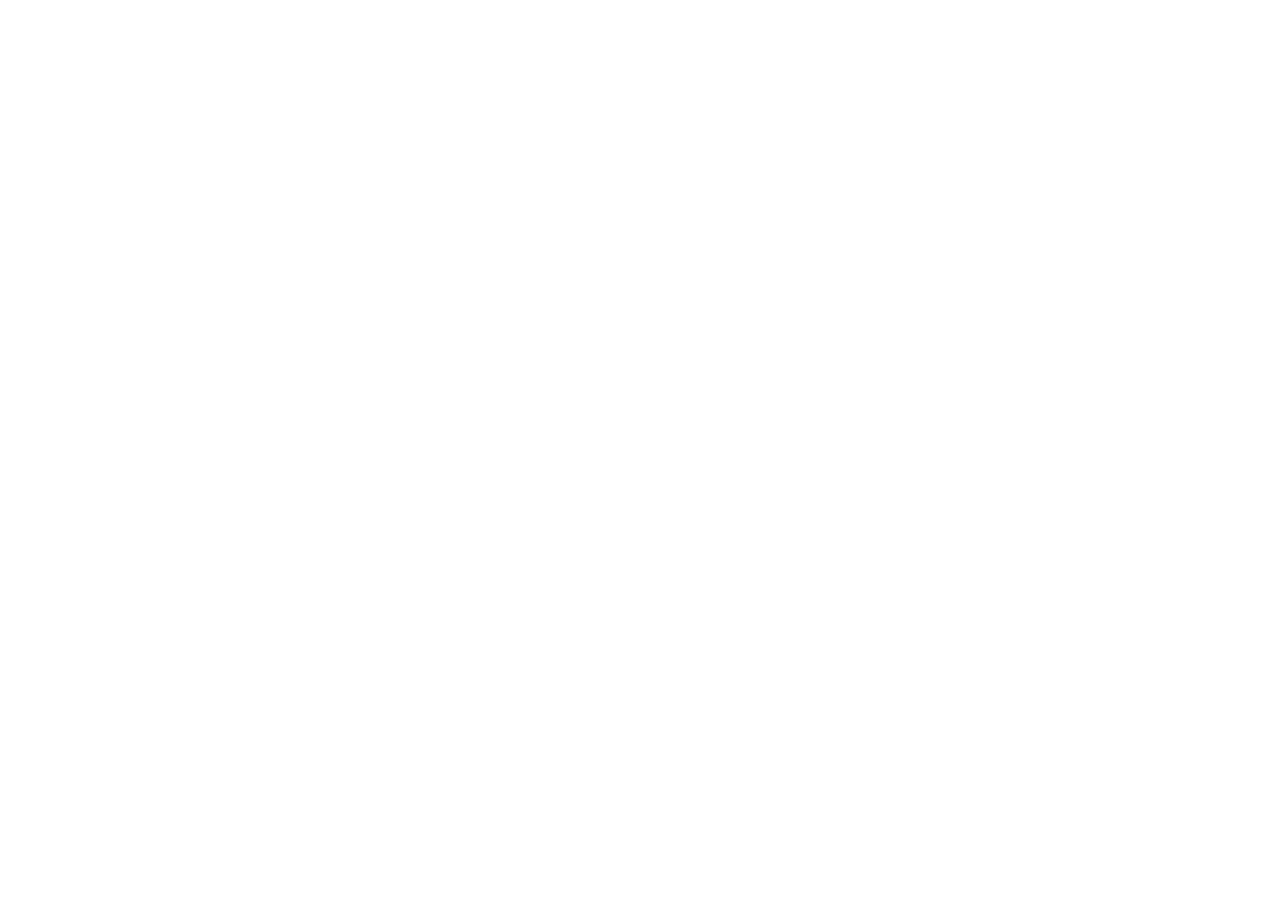
==== game.html @ 9de67aac "initial commit" ====
<!DOCTYPE html>
<html lang="en">
<head>
    <meta charset="UTF-8">
    <meta name="viewport" content="width=device-width, initial-scale=1.0">
    <title>Tic-Tac-Toe</title>
</head>
<body>
    <div class="container"></div>
    
</body>
</html>
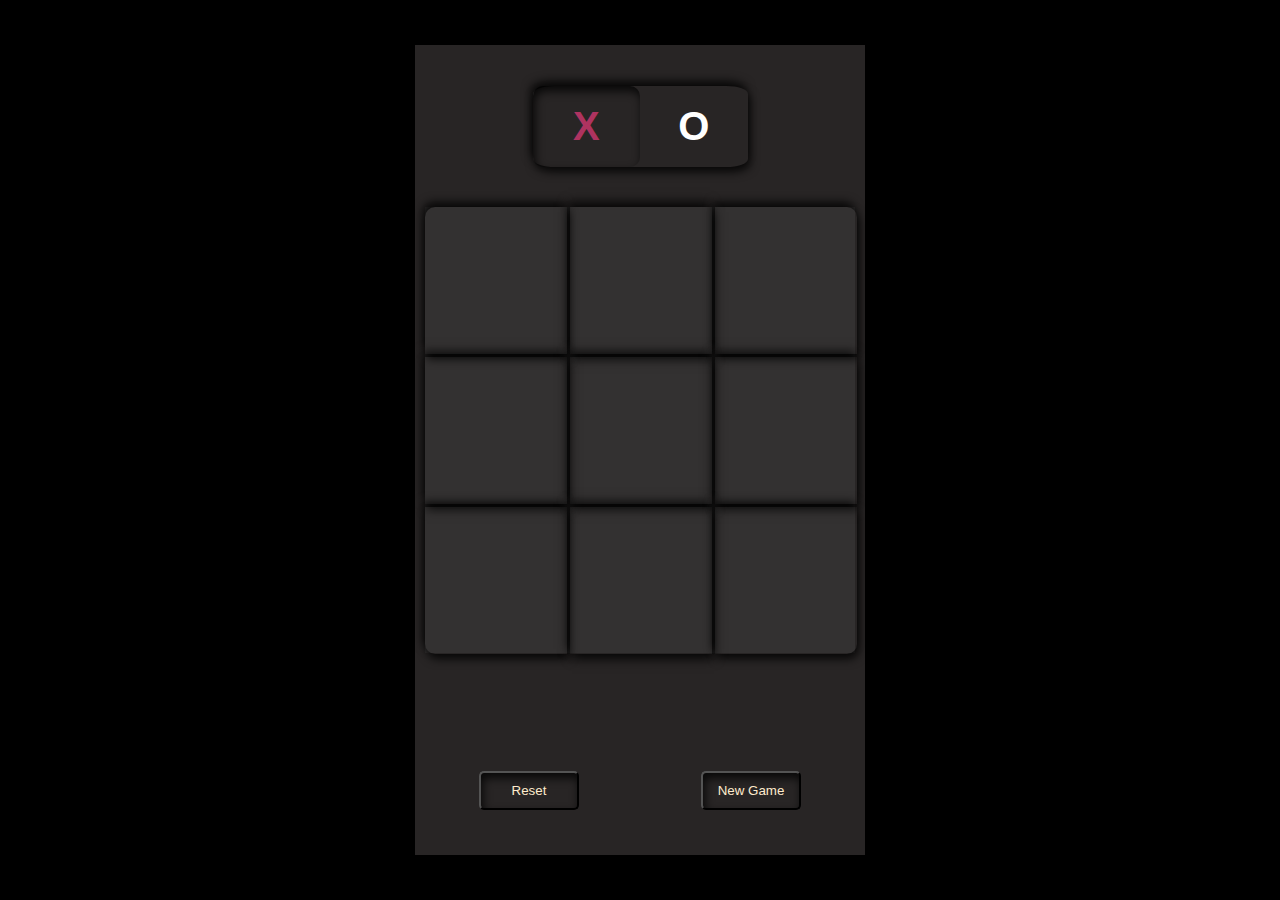
==== commit a9d91bd8: "initial commit" ====
--- a/game.html
+++ b/game.html
@@ -1,4 +1,4 @@
-<!DOCTYPE html>
+<!-- <!DOCTYPE html>
 <html lang="en">
 <head>
     <meta charset="UTF-8">
@@ -9,4 +9,43 @@
     <div class="container"></div>
     
 </body>
+</html> -->
+<!DOCTYPE html>
+<html lang="en">
+<head>
+    <meta charset="UTF-8">
+    <meta name="viewport" content="width=device-width, initial-scale=1.0">
+    <title>Tic-Tac-Toe </title>
+    <link rel="stylesheet" href="style.css">
+</head>
+<body>
+    <div class="container">
+        <div class="turn">
+            <div class="choose">
+                <div class="x bs">X</div>
+                <div class="o">O</div>
+            </div>
+        </div>
+        <div class="game">
+            <div class="box hover box1"></div>
+            <div class="box hover"></div>
+            <div class="box hover box2"></div>
+            <div class="box hover"></div>
+            <div class="box hover"></div>
+            <div class="box hover"></div>
+            <div class="box hover box3"></div>
+            <div class="box hover"></div>
+            <div class="box hover box4"></div>
+
+        </div>
+        <div class="msg hide" >
+            winner
+            <span id="winner"></span>
+            
+        </div>
+        <button id="reset" class="btn">Reset</button>
+            <button id="ng" class="btn">New Game</button>
+    </div>
+    <script  src="script.js"></script>
+</body>
 </html>--- a/style.css
+++ b/style.css
@@ -0,0 +1,183 @@
+* {
+    margin: 0;
+    padding: 0;
+    box-sizing: border-box;
+    scroll-behavior: smooth;
+    font-family: 'Gill Sans', 'Gill Sans MT', Calibri, 'Trebuchet MS', sans-serif;
+
+}
+body{
+    width: 100vw;
+    height: 100vh;
+    background: #000;
+    display: flex;
+    align-items: center;
+    text-align: center;
+    justify-content: center;
+}
+.container{
+    width: 80vw;
+    height: 90vh;
+    max-width: 450px;
+    background: #282525;
+    padding: 0px 10px ;
+    position: relative;
+}
+.turn{
+    width: 100%;
+    height: 20%;
+    display: flex;
+    align-items: center;
+    justify-content: center;
+
+}
+.bs{
+    box-shadow:inset 2px 5px 10px rgba(0,0,0,0.8);
+
+}
+.choose{
+    display: flex;
+    width: 50%;
+    height: 50%;
+    background: transparent;
+    box-shadow: 2px 5px 10px rgba(0,0,0,0.8),-2px -5px 10px rgba(0,0,0,0.8);
+    border-radius: 10%;
+}
+.x,.o{
+    display: flex;
+    align-items: center;
+    justify-content: center;
+    text-align: center;
+    height: 100%;
+    width: 50%;
+    font-size: 40px;
+    font-weight: 700;
+    border-radius: 10px;
+}
+.box1{
+    border-radius: 10px 0px 0px  0px;
+}
+.box2{
+    border-radius: 0px 10px 0px  0px;
+}
+.box3{
+    border-radius: 0px 0px 0px  10px;
+}
+.box4{
+    border-radius: 0px 0px 10px  0px;
+}
+.game{
+    width: 100%;
+    height: 55%;
+    background: #333131;
+    display: grid;
+    grid-template-columns: 33% 33% 33%;
+    grid-template-rows: 33% 33% 33%;
+    gap: 3px;
+
+}
+.box{
+    width: 100%;
+    background:transparent;
+    box-shadow: 2px 5px 10px rgba(0,0,0,0.8),-2px -5px 10px rgba(0,0,0,0.8);
+    text-align: center;
+    align-items: center;
+    justify-content: center;
+    display: flex;
+    color: white;
+    font-size: 50px;
+    cursor: pointer;
+}
+.hover:hover{
+    box-shadow:inset 2px 5px 10px rgba(0,0,0,0.8);
+
+}
+.x{
+    color: rgb(174,51,96);
+}
+.o{
+    color: white;
+}
+.msg{
+    height: 25%;
+    width: 100%;
+    display: flex;
+    align-content:center;
+    text-align:center;
+    justify-content:center;
+    color: aliceblue;
+    gap: 5px;
+    padding-top: 60px;
+}
+.hide{
+    display: none;
+}
+.btn{
+    position: absolute;
+    bottom: 5vh;
+    width: 100px;
+    padding: 10px 5px;
+    background:none;
+    box-shadow: 2px 5px 10px rgba(0,0,0,0.8),-2px -5px 10px rgba(0,0,0,0.8);
+    box-shadow:inset 2px 5px 10px rgba(0,0,0,0.8);
+    border-radius: 5px;
+    color: blanchedalmond;
+    cursor: pointer;
+
+}
+#ng{
+    right:5vw;
+}
+#reset{
+    left:5vw;
+    
+}
+.btn:hover{
+    color: rgba(255, 235, 205, 0.509);
+    font-size: small;
+}
+.b-s{
+    box-shadow:inset 2px 5px 10px rgba(0,0,0,0.8);
+    font-size: small;
+
+}
+
+/* For Login Page */
+.login{
+    background-color: #262323;
+    height: 99%;
+    width: 50%;
+    box-shadow: 2px 5px 10px rgba(0,0,0,0.8),-2px -5px 10px rgba(0,0,0,0.8);
+    display: block;
+    align-items: center;
+    justify-content:center;
+    
+}
+.outer{
+    background: rgb(22, 22, 22);
+}
+.heading{
+    height: 10%;
+    width: 100%;
+    font-size: xx-large;
+    font-weight: 700;
+    padding-top: 15px;
+    color: rgb(176, 144, 101);
+}
+.img{
+    height: 80%;
+    width: 85%;
+    padding-left: 50px;
+
+}
+.footer{
+    height: 10%;
+    width: 100%;
+}
+.para{
+    color: rgb(176, 144, 101);
+    font-size: large;
+}
+
+
+
